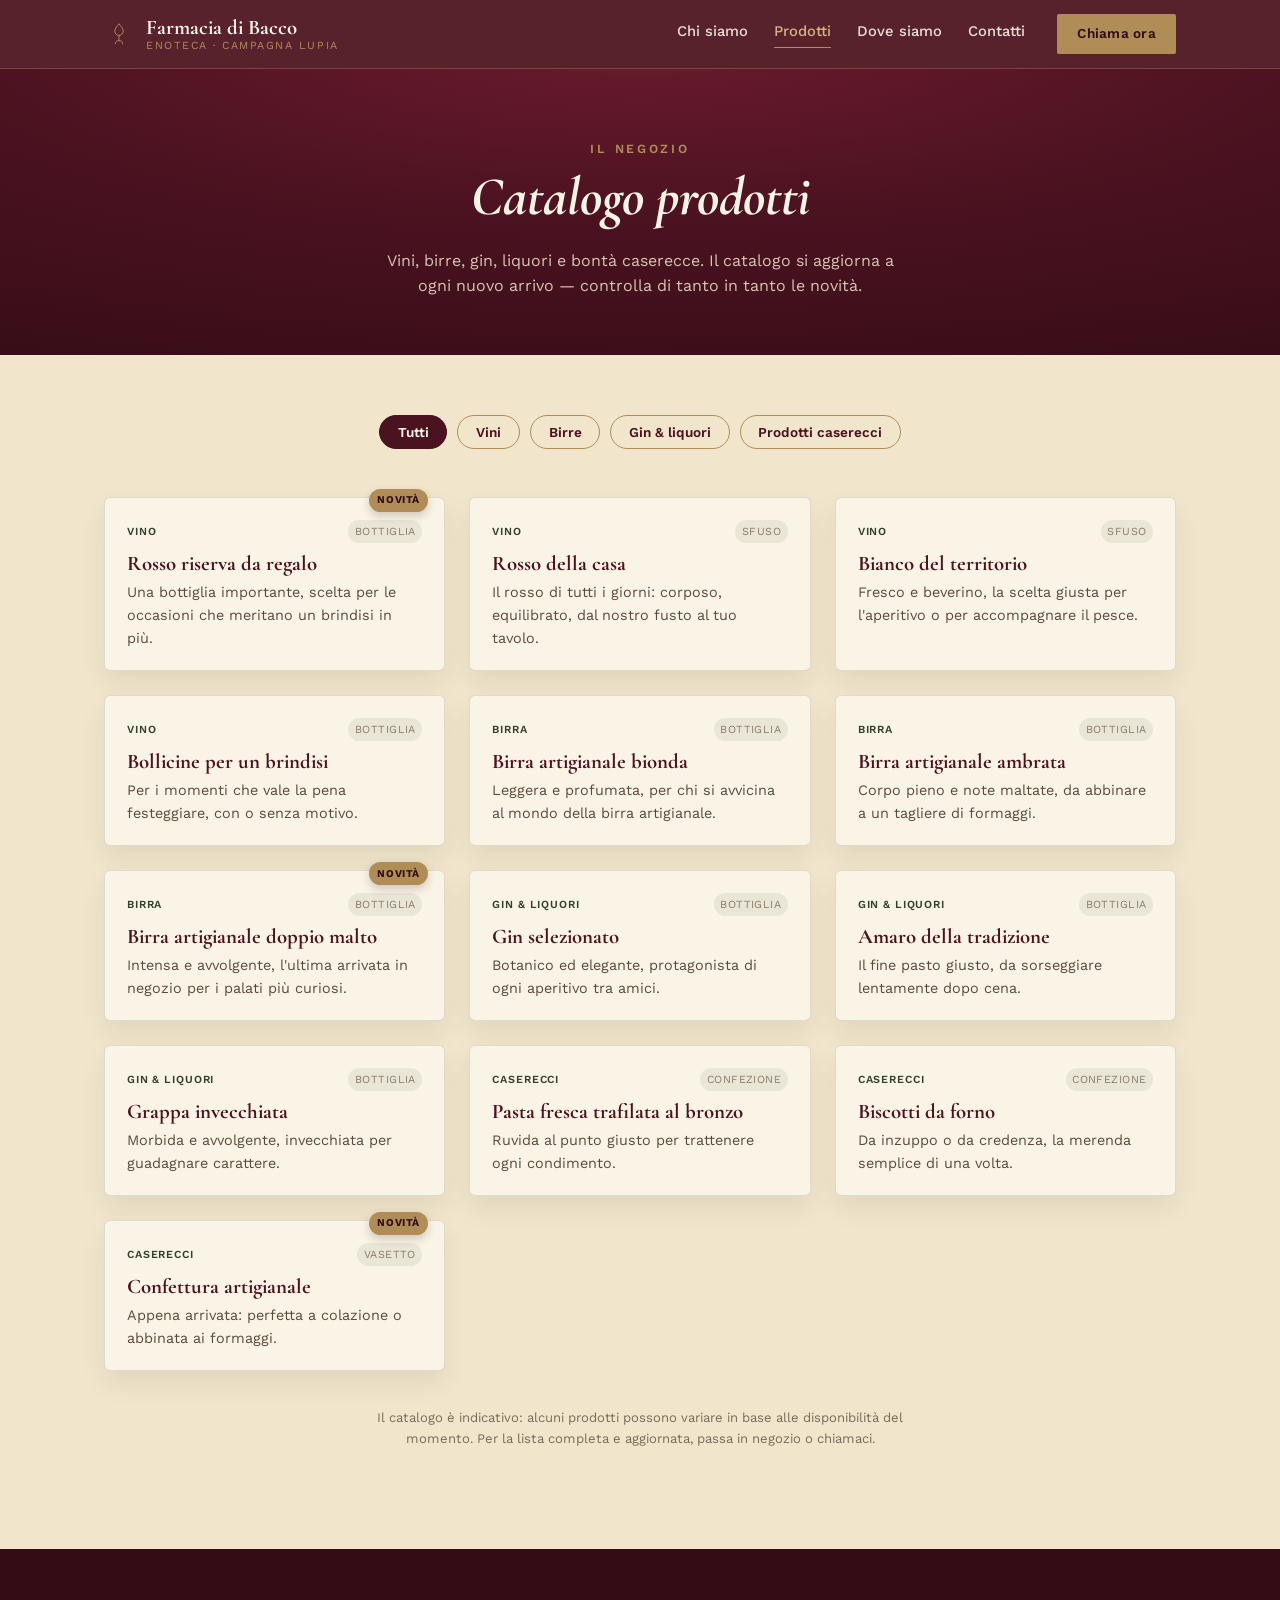
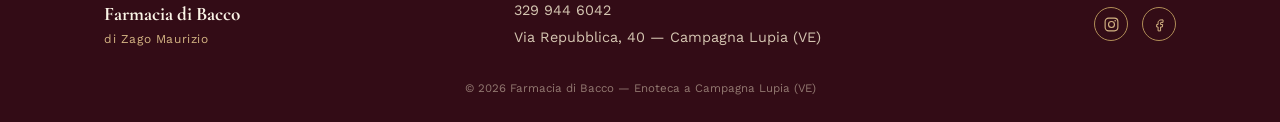
==== prodotti.html @ 4365eb4b "Aggiunge pagina Prodotti con catalogo filtrabile Nuova pagina prodotti.html con schede per categoria" ====
<!doctype html>
<html lang="it">
<head>
<meta charset="utf-8">
<meta name="viewport" content="width=device-width, initial-scale=1">
<title>Prodotti — Farmacia di Bacco | Enoteca a Campagna Lupia (VE)</title>
<meta name="description" content="Catalogo prodotti di Farmacia di Bacco: vini sfusi e in bottiglia, birre artigianali, gin, liquori e prodotti caserecci. Aggiornato con ogni nuovo arrivo.">
<link rel="icon" href="images/favicon.svg" type="image/svg+xml">
<link rel="preconnect" href="https://fonts.googleapis.com">
<link rel="preconnect" href="https://fonts.gstatic.com" crossorigin>
<link href="https://fonts.googleapis.com/css2?family=Cormorant+Garamond:ital,wght@0,500;0,600;0,700;1,600&family=Work+Sans:wght@300;400;500;600;700&family=Caveat:wght@600;700&display=swap" rel="stylesheet">
<link rel="stylesheet" href="css/style.css">
</head>
<body>

<header class="site-header">
  <div class="container header-inner">
    <a href="index.html" class="logo">
      <svg class="logo-mark" viewBox="0 0 64 64" aria-hidden="true">
        <path d="M32 10c-3 5-9 9-9 16a9 9 0 0 0 18 0c0-7-6-11-9-16z" fill="none" stroke="currentColor" stroke-width="2"/>
        <path d="M32 35v11m0 0c-5 0-8 2.5-8 6.5m8-6.5c5 0 8 2.5 8 6.5" stroke="currentColor" stroke-width="2" fill="none" stroke-linecap="round"/>
      </svg>
      <span class="logo-text">
        <span class="logo-word">Farmacia di Bacco</span>
        <span class="logo-tagline">Enoteca &middot; Campagna Lupia</span>
      </span>
    </a>
    <div class="nav-panel" id="navPanel">
      <nav class="nav">
        <a href="index.html#chi-siamo">Chi siamo</a>
        <a href="prodotti.html" aria-current="page" class="is-active">Prodotti</a>
        <a href="index.html#dove-siamo">Dove siamo</a>
        <a href="index.html#contatti">Contatti</a>
      </nav>
      <a class="btn btn-primary nav-cta" href="tel:+393299446042">Chiama ora</a>
    </div>
    <button class="burger" id="burger" aria-label="Apri menu" aria-expanded="false">
      <span></span><span></span><span></span>
    </button>
  </div>
</header>

<section class="page-banner">
  <div class="container">
    <p class="eyebrow">Il negozio</p>
    <h1>Catalogo prodotti</h1>
    <p class="page-banner-sub">Vini, birre, gin, liquori e bontà caserecce. Il catalogo si aggiorna a ogni nuovo arrivo &mdash; controlla di tanto in tanto le novità.</p>
  </div>
</section>

<section class="section products-section">
  <div class="container">
    <div class="filter-tabs" role="tablist" aria-label="Filtra per categoria">
      <button class="filter-tab is-active" data-filter="tutti" type="button">Tutti</button>
      <button class="filter-tab" data-filter="vino" type="button">Vini</button>
      <button class="filter-tab" data-filter="birra" type="button">Birre</button>
      <button class="filter-tab" data-filter="liquore" type="button">Gin &amp; liquori</button>
      <button class="filter-tab" data-filter="casereccio" type="button">Prodotti caserecci</button>
    </div>

    <ul class="products-grid" id="productsGrid">

      <li class="product-card" data-category="vino">
        <span class="product-badge">Novit&agrave;</span>
        <div class="product-card-head">
          <span class="product-category-tag">Vino</span>
          <span class="product-format-tag">Bottiglia</span>
        </div>
        <h3 class="product-name">Rosso riserva da regalo</h3>
        <p class="product-desc">Una bottiglia importante, scelta per le occasioni che meritano un brindisi in più.</p>
      </li>

      <li class="product-card" data-category="vino">
        <div class="product-card-head">
          <span class="product-category-tag">Vino</span>
          <span class="product-format-tag">Sfuso</span>
        </div>
        <h3 class="product-name">Rosso della casa</h3>
        <p class="product-desc">Il rosso di tutti i giorni: corposo, equilibrato, dal nostro fusto al tuo tavolo.</p>
      </li>

      <li class="product-card" data-category="vino">
        <div class="product-card-head">
          <span class="product-category-tag">Vino</span>
          <span class="product-format-tag">Sfuso</span>
        </div>
        <h3 class="product-name">Bianco del territorio</h3>
        <p class="product-desc">Fresco e beverino, la scelta giusta per l'aperitivo o per accompagnare il pesce.</p>
      </li>

      <li class="product-card" data-category="vino">
        <div class="product-card-head">
          <span class="product-category-tag">Vino</span>
          <span class="product-format-tag">Bottiglia</span>
        </div>
        <h3 class="product-name">Bollicine per un brindisi</h3>
        <p class="product-desc">Per i momenti che vale la pena festeggiare, con o senza motivo.</p>
      </li>

      <li class="product-card" data-category="birra">
        <div class="product-card-head">
          <span class="product-category-tag">Birra</span>
          <span class="product-format-tag">Bottiglia</span>
        </div>
        <h3 class="product-name">Birra artigianale bionda</h3>
        <p class="product-desc">Leggera e profumata, per chi si avvicina al mondo della birra artigianale.</p>
      </li>

      <li class="product-card" data-category="birra">
        <div class="product-card-head">
          <span class="product-category-tag">Birra</span>
          <span class="product-format-tag">Bottiglia</span>
        </div>
        <h3 class="product-name">Birra artigianale ambrata</h3>
        <p class="product-desc">Corpo pieno e note maltate, da abbinare a un tagliere di formaggi.</p>
      </li>

      <li class="product-card" data-category="birra">
        <span class="product-badge">Novit&agrave;</span>
        <div class="product-card-head">
          <span class="product-category-tag">Birra</span>
          <span class="product-format-tag">Bottiglia</span>
        </div>
        <h3 class="product-name">Birra artigianale doppio malto</h3>
        <p class="product-desc">Intensa e avvolgente, l'ultima arrivata in negozio per i palati più curiosi.</p>
      </li>

      <li class="product-card" data-category="liquore">
        <div class="product-card-head">
          <span class="product-category-tag">Gin &amp; liquori</span>
          <span class="product-format-tag">Bottiglia</span>
        </div>
        <h3 class="product-name">Gin selezionato</h3>
        <p class="product-desc">Botanico ed elegante, protagonista di ogni aperitivo tra amici.</p>
      </li>

      <li class="product-card" data-category="liquore">
        <div class="product-card-head">
          <span class="product-category-tag">Gin &amp; liquori</span>
          <span class="product-format-tag">Bottiglia</span>
        </div>
        <h3 class="product-name">Amaro della tradizione</h3>
        <p class="product-desc">Il fine pasto giusto, da sorseggiare lentamente dopo cena.</p>
      </li>

      <li class="product-card" data-category="liquore">
        <div class="product-card-head">
          <span class="product-category-tag">Gin &amp; liquori</span>
          <span class="product-format-tag">Bottiglia</span>
        </div>
        <h3 class="product-name">Grappa invecchiata</h3>
        <p class="product-desc">Morbida e avvolgente, invecchiata per guadagnare carattere.</p>
      </li>

      <li class="product-card" data-category="casereccio">
        <div class="product-card-head">
          <span class="product-category-tag">Caserecci</span>
          <span class="product-format-tag">Confezione</span>
        </div>
        <h3 class="product-name">Pasta fresca trafilata al bronzo</h3>
        <p class="product-desc">Ruvida al punto giusto per trattenere ogni condimento.</p>
      </li>

      <li class="product-card" data-category="casereccio">
        <div class="product-card-head">
          <span class="product-category-tag">Caserecci</span>
          <span class="product-format-tag">Confezione</span>
        </div>
        <h3 class="product-name">Biscotti da forno</h3>
        <p class="product-desc">Da inzuppo o da credenza, la merenda semplice di una volta.</p>
      </li>

      <li class="product-card" data-category="casereccio">
        <span class="product-badge">Novit&agrave;</span>
        <div class="product-card-head">
          <span class="product-category-tag">Caserecci</span>
          <span class="product-format-tag">Vasetto</span>
        </div>
        <h3 class="product-name">Confettura artigianale</h3>
        <p class="product-desc">Appena arrivata: perfetta a colazione o abbinata ai formaggi.</p>
      </li>

    </ul>

    <p class="products-note">Il catalogo è indicativo: alcuni prodotti possono variare in base alle disponibilità del momento. Per la lista completa e aggiornata, passa in negozio o chiamaci.</p>
  </div>
</section>

<footer class="site-footer" id="contatti">
  <div class="container footer-inner">
    <div class="footer-brand">
      <span class="logo-word footer-word">Farmacia di Bacco</span>
      <span class="footer-owner">di Zago Maurizio</span>
    </div>
    <div class="footer-contacts">
      <a href="tel:+393299446042">329 944 6042</a>
      <span>Via Repubblica, 40 &mdash; Campagna Lupia (VE)</span>
    </div>
    <div class="footer-social">
      <a href="https://www.instagram.com/farmaciadibacco/" target="_blank" rel="noopener" aria-label="Instagram">
        <svg viewBox="0 0 24 24" aria-hidden="true"><rect x="3" y="3" width="18" height="18" rx="5" fill="none" stroke="currentColor" stroke-width="1.6"/><circle cx="12" cy="12" r="4.2" fill="none" stroke="currentColor" stroke-width="1.6"/><circle cx="17.2" cy="6.8" r="1.1" fill="currentColor"/></svg>
      </a>
      <a href="https://www.facebook.com/lafarmaciadibacco/" target="_blank" rel="noopener" aria-label="Facebook">
        <svg viewBox="0 0 24 24" aria-hidden="true"><path d="M14 9h3V5.5h-3c-2.2 0-4 1.8-4 4V12H8v3.5h2V21h3.5v-5.5H16l.5-3.5h-3V9.6c0-.6.4-.6.5-.6z" fill="none" stroke="currentColor" stroke-width="1.4" stroke-linejoin="round"/></svg>
      </a>
    </div>
  </div>
  <p class="footer-fine">&copy; <span id="year"></span> Farmacia di Bacco &mdash; Enoteca a Campagna Lupia (VE)</p>
</footer>

<script src="js/script.js"></script>
<script src="js/prodotti.js"></script>
</body>
</html>
---- css/style.css ----
/* ===== Tokens ===== */
:root{
  --vinaccia: #4b1220;
  --vinaccia-2: #6b1b2e;
  --vinaccia-dark: #330c16;
  --carta: #f1e6cc;
  --carta-2: #e8d9b8;
  --carta-3: #faf4e6;
  --ottone: #b08d57;
  --ottone-light: #d4b483;
  --bosco: #33402f;
  --inchiostro: #221913;
  --font-display: 'Cormorant Garamond', serif;
  --font-body: 'Work Sans', sans-serif;
  --font-signature: 'Caveat', cursive;
  --container: 1120px;
}

*,*::before,*::after{box-sizing:border-box;}
html{scroll-behavior:smooth;}
body{
  margin:0;
  font-family:var(--font-body);
  color:var(--inchiostro);
  background:var(--carta);
  line-height:1.6;
  -webkit-font-smoothing:antialiased;
}
img{max-width:100%;display:block;}
a{color:inherit;text-decoration:none;}
h1,h2,h3{font-family:var(--font-display);font-weight:700;margin:0 0 .4em;line-height:1.05;}
p{margin:0 0 1em;}
ul{list-style:none;margin:0;padding:0;}
.container{max-width:var(--container);margin:0 auto;padding:0 24px;}

.eyebrow{
  font-family:var(--font-body);
  font-size:.78rem;
  letter-spacing:.22em;
  text-transform:uppercase;
  color:var(--ottone);
  font-weight:600;
  margin:0 0 .8em;
}
.eyebrow-center{text-align:center;}
.center{text-align:center;}
.section-intro.center{max-width:520px;margin:0 auto 2.5em;color:var(--bosco);}

/* ===== Buttons ===== */
.btn{
  display:inline-block;
  padding:.85em 1.8em;
  border-radius:2px;
  font-weight:600;
  font-size:.92rem;
  letter-spacing:.02em;
  border:1.5px solid transparent;
  transition:transform .18s ease, background .18s ease, color .18s ease, border-color .18s ease;
}
.btn:hover{transform:translateY(-2px);}
.btn-primary{background:var(--ottone);color:var(--vinaccia-dark);}
.btn-primary:hover{background:var(--ottone-light);}
.btn-outline{border-color:var(--ottone);color:var(--ottone);}
.btn-outline:hover{background:var(--ottone);color:var(--vinaccia-dark);}

/* ===== Header ===== */
.site-header{
  position:sticky;top:0;z-index:50;
  background:rgba(75,18,32,.92);
  backdrop-filter:blur(6px);
  border-bottom:1px solid rgba(176,141,87,.35);
}
.header-inner{
  display:flex;align-items:center;justify-content:space-between;
  padding:14px 24px;color:var(--carta-3);
}
.logo{display:flex;align-items:center;gap:12px;}
.logo-mark{width:30px;height:30px;color:var(--ottone);flex:none;}
.logo-text{display:flex;flex-direction:column;line-height:1.15;}
.logo-word{font-family:var(--font-display);font-weight:700;font-size:1.3rem;color:var(--carta-3);}
.logo-tagline{font-size:.68rem;letter-spacing:.14em;text-transform:uppercase;color:var(--ottone);}
.nav-panel{display:flex;align-items:center;gap:32px;}
.nav{display:flex;gap:26px;}
.nav a{font-size:.92rem;font-weight:500;color:var(--carta-3);opacity:.9;}
.nav a:hover{opacity:1;color:var(--ottone-light);}
.nav a.is-active{opacity:1;color:var(--ottone-light);border-bottom:1.5px solid var(--ottone);padding-bottom:3px;}
.nav-cta{padding:.6em 1.4em;font-size:.85rem;}
.burger{display:none;flex-direction:column;gap:5px;background:none;border:0;cursor:pointer;padding:6px;}
.burger span{width:24px;height:2px;background:var(--carta-3);display:block;}

/* ===== Hero ===== */
.hero{
  position:relative;
  overflow:hidden;
  background:radial-gradient(120% 140% at 50% -10%, var(--vinaccia-2) 0%, var(--vinaccia) 45%, var(--vinaccia-dark) 100%);
  color:var(--carta-3);
  padding:120px 0 90px;
  text-align:center;
}
.hero-vine{position:absolute;top:0;height:100%;width:120px;opacity:.9;}
.hero-vine-left{left:0;}
.hero-vine-right{right:0;transform:scaleX(-1);}
.hero-content{position:relative;z-index:2;max-width:640px;}
.hero h1{
  font-size:clamp(3rem,7vw,5.2rem);
  font-style:italic;
  color:var(--carta-3);
}
.hero-tagline{
  font-family:var(--font-display);
  font-size:1.5rem;
  font-style:italic;
  color:var(--ottone-light);
  margin-bottom:.6em;
}
.hero-sub{color:rgba(241,230,204,.85);font-size:1rem;max-width:460px;margin-left:auto;margin-right:auto;}
.hero-actions{display:flex;gap:16px;justify-content:center;flex-wrap:wrap;margin:1.6em 0 2.4em;}

.rating-seal{
  display:inline-flex;flex-direction:column;align-items:center;gap:2px;
  border:1.5px solid var(--ottone);
  border-radius:50%;
  width:120px;height:120px;
  margin:0 auto;
  padding-top:14px;
  background:rgba(176,141,87,.08);
}
.rating-stars{color:var(--ottone-light);font-size:.85rem;letter-spacing:1px;}
.rating-number{font-family:var(--font-display);font-size:2rem;font-weight:700;line-height:1;color:var(--carta-3);}
.rating-label{font-size:.62rem;letter-spacing:.04em;color:rgba(241,230,204,.75);padding:0 10px;text-align:center;}

/* ===== Sections ===== */
.section{padding:100px 0;}
.split{display:grid;grid-template-columns:1.1fr .9fr;gap:64px;align-items:center;}
.split-reverse .split-media{order:2;}
.split-reverse .split-text{order:1;}
.split h2{font-size:2.4rem;color:var(--vinaccia);}
.split p{color:#3a2c22;}

/* Medallion */
.medallion{position:relative;width:100%;max-width:280px;aspect-ratio:1;margin:0 auto;display:flex;align-items:center;justify-content:center;}
.medallion-ring{position:absolute;inset:0;width:100%;height:100%;animation:spin 40s linear infinite;}
.medallion-core{
  position:relative;z-index:2;
  display:flex;flex-direction:column;align-items:center;text-align:center;gap:4px;
  background:var(--vinaccia);
  color:var(--carta-3);
  width:66%;aspect-ratio:1;border-radius:50%;
  justify-content:center;
  border:1px solid var(--ottone);
}
.medallion-name{font-family:var(--font-display);font-size:1.4rem;font-style:italic;}
.medallion-role{font-size:.68rem;letter-spacing:.08em;text-transform:uppercase;color:var(--ottone-light);}
@keyframes spin{from{transform:rotate(0deg);}to{transform:rotate(360deg);}}

/* ===== La Ricetta (signature) ===== */
.section-ricetta{background:var(--carta-2);}
.prescription{
  max-width:760px;margin:0 auto;
  background:var(--carta-3);
  border:1px solid rgba(34,25,19,.15);
  border-radius:4px;
  box-shadow:0 24px 50px rgba(34,25,19,.15);
  padding:36px 40px 30px;
  position:relative;
}
.prescription::before{
  content:"";
  position:absolute;top:0;left:32px;right:32px;height:0;
  border-top:2px dashed rgba(75,18,32,.18);
  top:88px;
}
.prescription-head{display:flex;align-items:center;gap:16px;padding-bottom:24px;margin-bottom:16px;}
.prescription-rx{font-family:var(--font-display);font-size:2.6rem;color:var(--vinaccia);font-weight:700;}
.prescription-head-text{display:flex;flex-direction:column;font-size:.85rem;color:var(--bosco);}
.prescription-head-text strong{font-family:var(--font-display);font-size:1.2rem;color:var(--vinaccia);}
.prescription-patient{
  display:flex;justify-content:space-between;flex-wrap:wrap;gap:8px;
  font-size:.82rem;color:#5a4a3c;margin-bottom:26px;
}
.prescription-patient em{color:var(--vinaccia);font-style:normal;font-weight:600;}
.prescription-list{display:flex;flex-direction:column;gap:22px;}
.prescription-item{display:grid;grid-template-columns:44px 1fr auto;gap:18px;align-items:start;}
.rx-icon{width:34px;height:34px;color:var(--vinaccia);}
.rx-item-text{display:flex;flex-direction:column;gap:3px;}
.rx-name{font-family:var(--font-display);font-weight:700;font-size:1.15rem;color:var(--inchiostro);}
.rx-posology{font-size:.86rem;color:#5a4a3c;font-style:italic;}
.rx-tag{
  align-self:center;
  font-size:.68rem;letter-spacing:.06em;text-transform:uppercase;
  color:var(--bosco);background:rgba(51,64,47,.1);
  padding:.35em .7em;border-radius:20px;white-space:nowrap;
}
.prescription-foot{
  display:flex;justify-content:space-between;align-items:flex-end;
  margin-top:30px;padding-top:18px;border-top:1px solid rgba(34,25,19,.12);
}
.prescription-note{font-size:.75rem;color:#7a6a5a;max-width:60%;}
.prescription-signature{font-family:var(--font-signature);font-size:2rem;color:var(--vinaccia);}
.ricetta-cta{text-align:center;margin-top:36px;}

/* ===== Dove siamo ===== */
.map-frame{border-radius:4px;overflow:hidden;border:1px solid rgba(34,25,19,.15);box-shadow:0 20px 40px rgba(34,25,19,.12);}
.map-frame iframe{width:100%;height:360px;border:0;display:block;}
.info-list{display:flex;flex-direction:column;gap:16px;margin:1.4em 0 1.8em;}
.info-list li{display:flex;flex-direction:column;gap:2px;}
.info-list strong{font-size:.75rem;letter-spacing:.1em;text-transform:uppercase;color:var(--ottone);}
.info-list span,.info-list a{color:#3a2c22;font-size:1rem;}
.info-list a:hover{color:var(--vinaccia);}

/* ===== Pagina Prodotti ===== */
.page-banner{
  background:radial-gradient(120% 140% at 50% -10%, var(--vinaccia-2) 0%, var(--vinaccia) 45%, var(--vinaccia-dark) 100%);
  color:var(--carta-3);
  padding:70px 0 56px;
  text-align:center;
}
.page-banner h1{font-size:clamp(2.4rem,5vw,3.4rem);font-style:italic;color:var(--carta-3);}
.page-banner-sub{max-width:520px;margin:0 auto;color:rgba(241,230,204,.85);}

.products-section{padding-top:60px;}
.filter-tabs{display:flex;flex-wrap:wrap;gap:10px;justify-content:center;margin-bottom:48px;}
.filter-tab{
  font-family:var(--font-body);font-size:.85rem;font-weight:600;
  padding:.6em 1.3em;border-radius:20px;
  border:1.5px solid var(--ottone);
  background:transparent;color:var(--vinaccia);
  cursor:pointer;transition:background .18s ease,color .18s ease;
}
.filter-tab:hover{background:rgba(176,141,87,.15);}
.filter-tab.is-active{background:var(--vinaccia);color:var(--carta-3);border-color:var(--vinaccia);}

.products-grid{
  display:grid;
  grid-template-columns:repeat(auto-fill,minmax(260px,1fr));
  gap:24px;
  margin-bottom:36px;
}
.product-card{
  position:relative;
  background:var(--carta-3);
  border:1px solid rgba(34,25,19,.12);
  border-radius:6px;
  padding:22px 22px 20px;
  box-shadow:0 12px 26px rgba(34,25,19,.08);
  transition:opacity .2s ease, transform .2s ease;
}
.product-card.is-hidden{display:none;}
.product-badge{
  position:absolute;top:-9px;right:16px;
  background:var(--ottone);color:var(--vinaccia-dark);
  font-size:.65rem;font-weight:700;letter-spacing:.06em;text-transform:uppercase;
  padding:.3em .8em;border-radius:20px;
  box-shadow:0 4px 10px rgba(34,25,19,.2);
}
.product-card-head{display:flex;justify-content:space-between;align-items:center;margin-bottom:10px;}
.product-category-tag{font-size:.68rem;letter-spacing:.08em;text-transform:uppercase;color:var(--bosco);font-weight:600;}
.product-format-tag{font-size:.68rem;letter-spacing:.04em;text-transform:uppercase;color:#8a7a68;background:rgba(51,64,47,.08);padding:.25em .6em;border-radius:20px;}
.product-name{font-family:var(--font-display);font-size:1.3rem;color:var(--vinaccia);margin-bottom:.3em;}
.product-desc{font-size:.9rem;color:#5a4a3c;margin:0;}
.products-note{text-align:center;font-size:.82rem;color:#7a6a5a;max-width:560px;margin:0 auto;}

/* ===== Footer ===== */
.site-footer{background:var(--vinaccia-dark);color:var(--carta-3);padding:50px 0 24px;}
.footer-inner{display:flex;flex-wrap:wrap;gap:24px;justify-content:space-between;align-items:center;}
.footer-word{font-size:1.2rem;}
.footer-owner{display:block;font-size:.75rem;color:var(--ottone-light);letter-spacing:.05em;}
.footer-contacts{display:flex;flex-direction:column;gap:4px;font-size:.9rem;color:rgba(241,230,204,.85);}
.footer-contacts a:hover{color:var(--ottone-light);}
.footer-social{display:flex;gap:14px;}
.footer-social a{width:34px;height:34px;border:1px solid var(--ottone);border-radius:50%;display:flex;align-items:center;justify-content:center;color:var(--ottone-light);}
.footer-social a:hover{background:var(--ottone);color:var(--vinaccia-dark);}
.footer-social svg{width:17px;height:17px;}
.footer-fine{text-align:center;font-size:.72rem;color:rgba(241,230,204,.5);margin:30px 0 0;}

/* ===== Reveal on scroll ===== */
.reveal{opacity:0;transform:translateY(24px);transition:opacity .7s ease, transform .7s ease;}
.reveal.is-visible{opacity:1;transform:translateY(0);}
.reveal-left{transform:translateX(-24px);}
.reveal-left.is-visible{transform:translateX(0);}
.reveal-right{transform:translateX(24px);}
.reveal-right.is-visible{transform:translateX(0);}

@media (prefers-reduced-motion: reduce){
  .reveal{opacity:1;transform:none;transition:none;}
  .medallion-ring{animation:none;}
  html{scroll-behavior:auto;}
}

/* ===== Responsive ===== */
@media (max-width:860px){
  .nav-panel{
    position:fixed;top:64px;left:0;right:0;
    background:var(--vinaccia);
    flex-direction:column;align-items:flex-start;gap:20px;
    padding:24px;
    transform:translateY(-120%);
    transition:transform .25s ease;
    border-bottom:1px solid rgba(176,141,87,.35);
  }
  .nav-panel.is-open{transform:translateY(0);}
  .nav{flex-direction:column;gap:16px;}
  .burger{display:flex;}
  .split{grid-template-columns:1fr;}
  .split-reverse .split-media,.split-reverse .split-text{order:0;}
  .split-media{order:-1;}
}
@media (max-width:600px){
  .hero{padding:100px 0 60px;}
  .section{padding:70px 0;}
  .prescription{padding:28px 20px 24px;}
  .prescription-item{grid-template-columns:36px 1fr;}
  .rx-tag{grid-column:2;justify-self:start;}
  .prescription-foot{flex-direction:column;align-items:flex-start;gap:14px;}
}
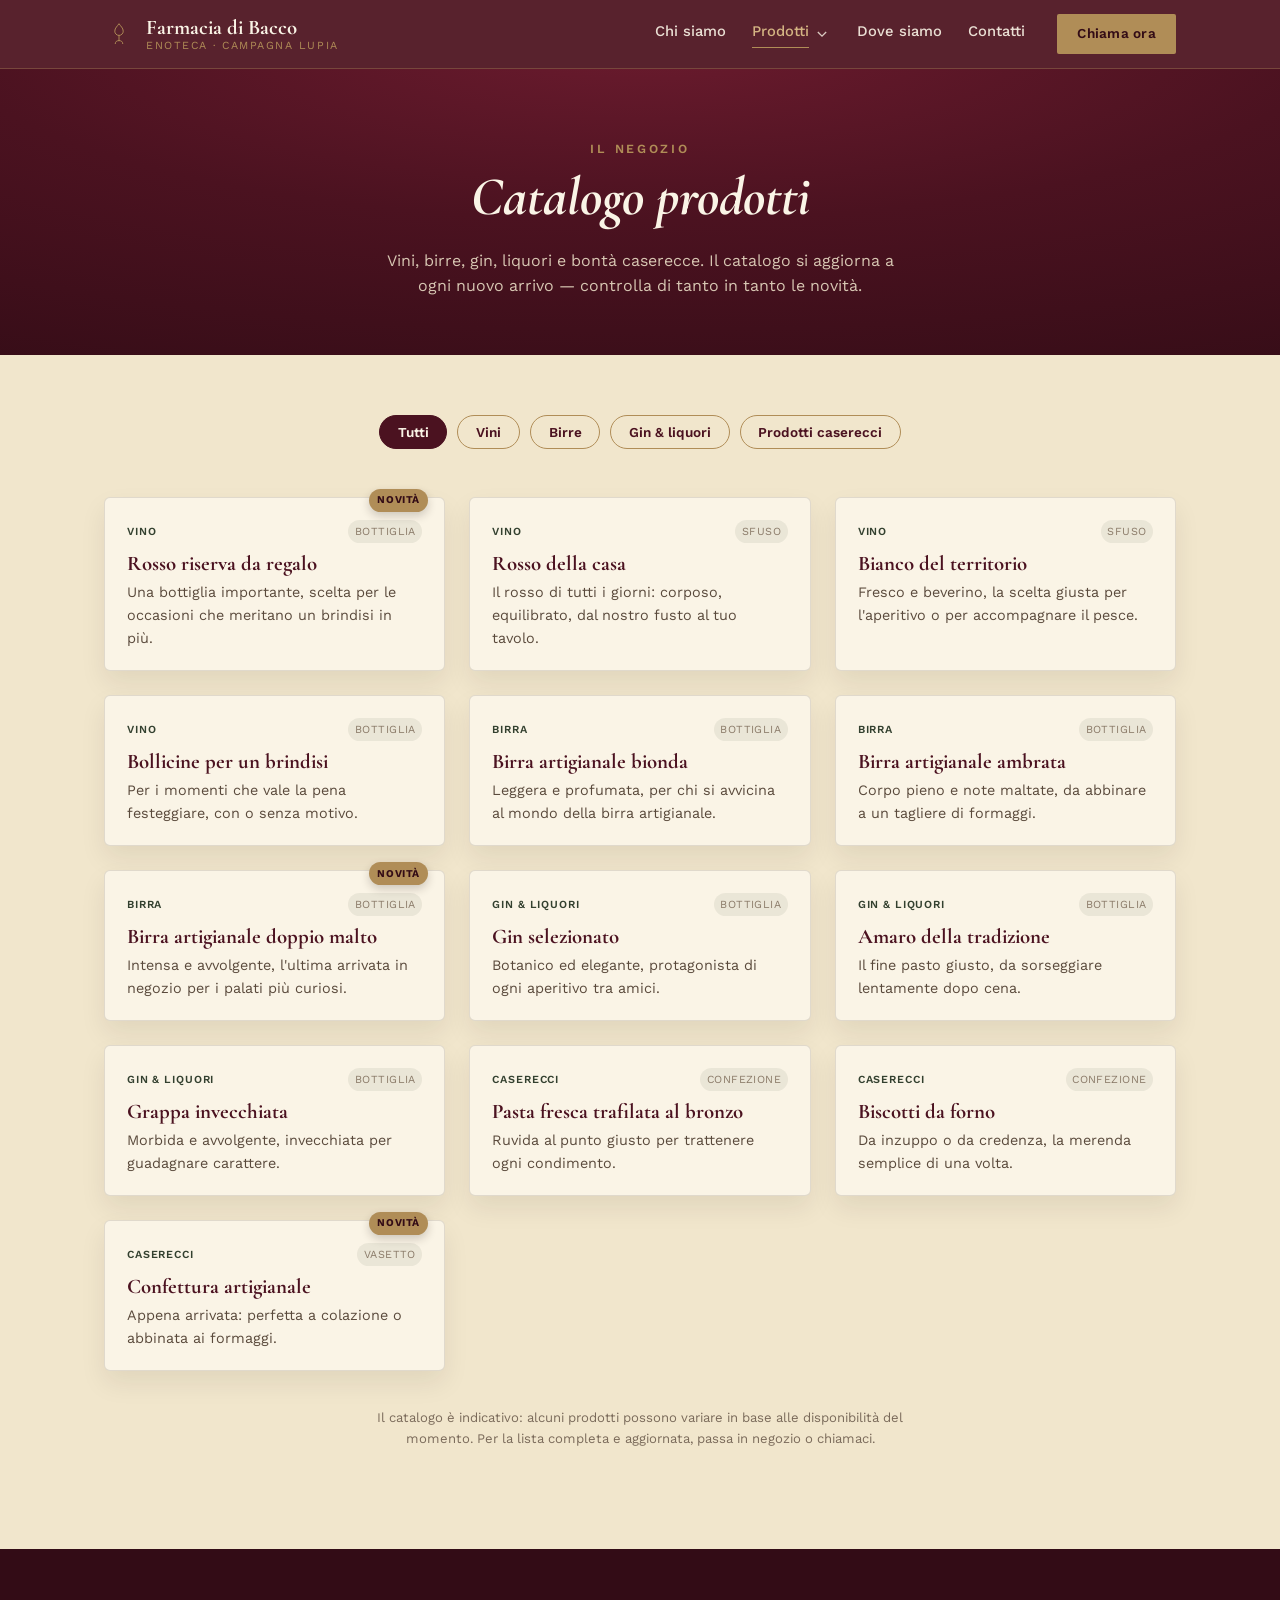
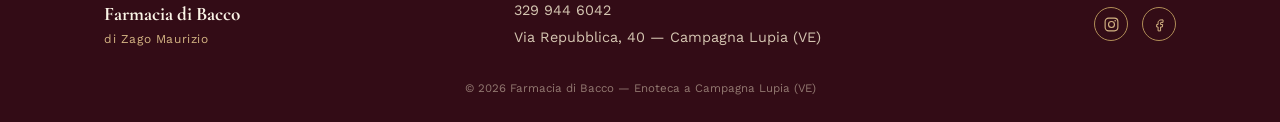
==== commit 73012da9: "Aggiunge menu a tendina "Prodotti" con anteprima categorie Il link Prodotti in navbar mostra al pass" ====
--- a/prodotti.html
+++ b/prodotti.html
@@ -28,7 +28,19 @@
     <div class="nav-panel" id="navPanel">
       <nav class="nav">
         <a href="index.html#chi-siamo">Chi siamo</a>
-        <a href="prodotti.html" aria-current="page" class="is-active">Prodotti</a>
+        <div class="nav-item has-dropdown">
+          <a href="prodotti.html" aria-current="page" class="is-active">Prodotti</a>
+          <button class="dropdown-toggle" aria-label="Mostra le categorie prodotti" aria-expanded="false">
+            <svg class="caret" viewBox="0 0 12 8" aria-hidden="true"><path d="M1 1l5 5 5-5" fill="none" stroke="currentColor" stroke-width="1.6"/></svg>
+          </button>
+          <ul class="dropdown-menu">
+            <li><a href="prodotti.html?cat=vino">Vini</a></li>
+            <li><a href="prodotti.html?cat=birra">Birre</a></li>
+            <li><a href="prodotti.html?cat=liquore">Gin &amp; liquori</a></li>
+            <li><a href="prodotti.html?cat=casereccio">Prodotti caserecci</a></li>
+            <li class="dropdown-divider"><a href="prodotti.html">Vedi tutti &rarr;</a></li>
+          </ul>
+        </div>
         <a href="index.html#dove-siamo">Dove siamo</a>
         <a href="index.html#contatti">Contatti</a>
       </nav>
--- a/css/style.css
+++ b/css/style.css
@@ -84,6 +84,50 @@
 .nav a{font-size:.92rem;font-weight:500;color:var(--carta-3);opacity:.9;}
 .nav a:hover{opacity:1;color:var(--ottone-light);}
 .nav a.is-active{opacity:1;color:var(--ottone-light);border-bottom:1.5px solid var(--ottone);padding-bottom:3px;}
+
+/* Dropdown "Prodotti" */
+.nav-item{position:relative;display:flex;align-items:center;gap:4px;}
+.dropdown-toggle{
+  background:none;border:0;padding:4px;margin:0;cursor:pointer;
+  color:var(--carta-3);opacity:.8;display:inline-flex;align-items:center;
+}
+.dropdown-toggle .caret{width:10px;height:7px;transition:transform .2s ease;}
+.nav-item:hover .dropdown-toggle .caret,
+.nav-item.is-open .dropdown-toggle .caret{transform:rotate(180deg);}
+
+.dropdown-menu{
+  position:absolute;top:calc(100% + 16px);left:50%;
+  transform:translateX(-50%) translateY(-6px);
+  min-width:210px;
+  background:var(--carta-3);
+  border:1px solid rgba(176,141,87,.4);
+  border-radius:6px;
+  box-shadow:0 20px 40px rgba(34,25,19,.28);
+  padding:8px;
+  opacity:0;visibility:hidden;
+  transition:opacity .18s ease, transform .18s ease, visibility .18s ease;
+  z-index:60;
+}
+.dropdown-menu a{
+  display:block;
+  font-family:var(--font-display);font-style:italic;font-size:1.05rem;
+  padding:.5em .8em;border-radius:4px;
+  color:var(--inchiostro);opacity:1;
+}
+.dropdown-menu a:hover{background:rgba(176,141,87,.15);color:var(--vinaccia);}
+.dropdown-divider{border-top:1px solid rgba(34,25,19,.12);margin-top:6px;padding-top:6px;}
+.dropdown-divider a{font-style:normal;font-weight:600;font-size:.8rem;letter-spacing:.04em;text-transform:uppercase;color:var(--ottone);font-family:var(--font-body);}
+
+@media (min-width:861px){
+  .nav-item::before{
+    content:"";position:absolute;top:100%;left:0;right:0;height:16px;
+  }
+  .nav-item:hover .dropdown-menu,
+  .nav-item:focus-within .dropdown-menu,
+  .nav-item.is-open .dropdown-menu{
+    opacity:1;visibility:visible;transform:translateX(-50%) translateY(0);
+  }
+}
 .nav-cta{padding:.6em 1.4em;font-size:.85rem;}
 .burger{display:none;flex-direction:column;gap:5px;background:none;border:0;cursor:pointer;padding:6px;}
 .burger span{width:24px;height:2px;background:var(--carta-3);display:block;}
@@ -299,8 +343,20 @@
     border-bottom:1px solid rgba(176,141,87,.35);
   }
   .nav-panel.is-open{transform:translateY(0);}
-  .nav{flex-direction:column;gap:16px;}
+  .nav{flex-direction:column;gap:16px;align-items:flex-start;}
   .burger{display:flex;}
+  .nav-item{flex-wrap:wrap;width:100%;}
+  .dropdown-menu{
+    position:static;transform:none;flex-basis:100%;
+    background:transparent;border:0;box-shadow:none;padding:0;
+    opacity:1;visibility:visible;
+    max-height:0;overflow:hidden;
+    transition:max-height .25s ease;
+  }
+  .nav-item.is-open .dropdown-menu{max-height:280px;padding:8px 0 4px 6px;}
+  .dropdown-menu a{color:var(--carta-3);}
+  .dropdown-menu a:hover{background:rgba(176,141,87,.15);color:var(--ottone-light);}
+  .dropdown-divider{border-top-color:rgba(241,230,204,.2);}
   .split{grid-template-columns:1fr;}
   .split-reverse .split-media,.split-reverse .split-text{order:0;}
   .split-media{order:-1;}
